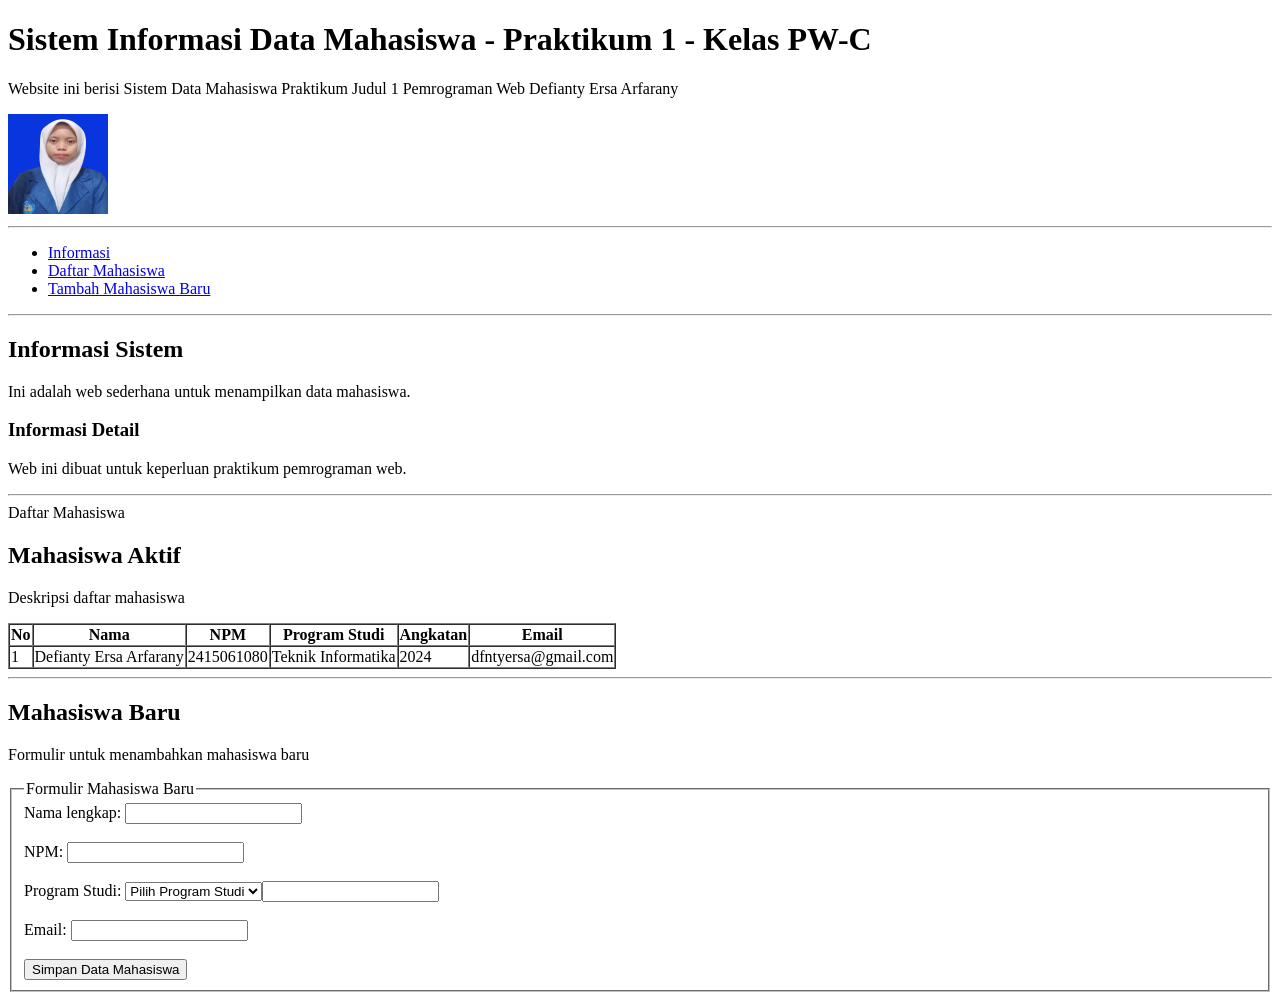
==== index.html @ ded7cbbb "feat: inisialisasi struktur dokumen dan formulir html5 sima" ====
<!DOCTYPE html>
<html lang="en">
    <head>
        <meta charset="UTF-8">
        <meta name="viewport" content="width=device-width, initial-scale=1.0">
        <title>Document</title>
    </head>
    <body>

<header>
    <h1>Sistem Informasi Data Mahasiswa - Praktikum 1 - Kelas PW-C</h1>
    <p>Website ini berisi Sistem Data Mahasiswa Praktikum Judul 1 Pemrograman Web Defianty Ersa Arfarany</p>
    <img src="foto_ersa.jpeg" alt="Logo" width="100" height="100">
    <hr>
    <nav>
        <ul>
            <li><a href="Informasi-Aplikasi">Informasi</a></li>
            <li><a href="Daftar-Mahasiswa">Daftar Mahasiswa</a></li>
            <li><a href="Tambah-Mahasiswa-Baru">Tambah Mahasiswa Baru</a></li>
        </ul>
    </nav>
</header>

<hr>
<main>
    <section id="Informasi Aplikasi">
        <h2>Informasi Sistem</h2>
        <p>Ini adalah web sederhana untuk menampilkan data mahasiswa.</p>
        <article>
            <h3>Informasi Detail</h3>
            <p>Web ini dibuat untuk keperluan praktikum pemrograman web.</p>
        </article>
    </section>
</main>
</hr>

<section id="Daftar-Mahasiswa">
    <hr>Daftar Mahasiswa</hr>
    <h2>Mahasiswa Aktif</h2>
    <p>Deskripsi daftar mahasiswa</p>
    <table border="1", cellpadding=""8", cellspacing="0">
        <thead>
            <tr>
                <th>No</th>
                <th>Nama</th>
                <th>NPM</th>
                <th>Program Studi</th>
                <th>Angkatan</th>
                <th>Email</th>
            </tr>
        </thead>
        <tbody>
            <tr>
                <td>1</td>
                <td>Defianty Ersa Arfarany</td>
                <td>2415061080</td>
                <td>Teknik Informatika</td>
                <td>2024</td>
                <td>dfntyersa@gmail.com</td>
            </tr>
        </tbody>
    </table>

    <section>
        <hr>
        <section id="form-tambah"> </section>
    
        <h2>Mahasiswa Baru</h2>
        <p>Formulir untuk menambahkan mahasiswa baru</p>

        <form action="#" method="post">
            <fieldset>
                <legend>Formulir Mahasiswa Baru</legend>
                <label for="nama">Nama lengkap:</label>
                <input type="text" id="nama" name="nama" required><br><br>

                <label for="npm">NPM:</label>
                <input type="text" id="npm" name="npm" required><br><br>

                <label for="prodi">Program Studi:</label>
                <select id="prodi" name="prodi" required>
                    <option value="">Pilih Program Studi</option>
                    <option value="Teknik Informatika">Teknik Informatika</option>
                   
                <label for="angkatan">Tahun Angkatan:</label>
                <input type="number" id="angkatan" name="angkatan" required><br><br>

                <label for="email">Email:</label>
                <input type="email" id="email" name="email" required><br><br>

                <input type="submit" value="Simpan Data Mahasiswa">
            </fieldset>
        </form>
    </section>

</main>
</body>
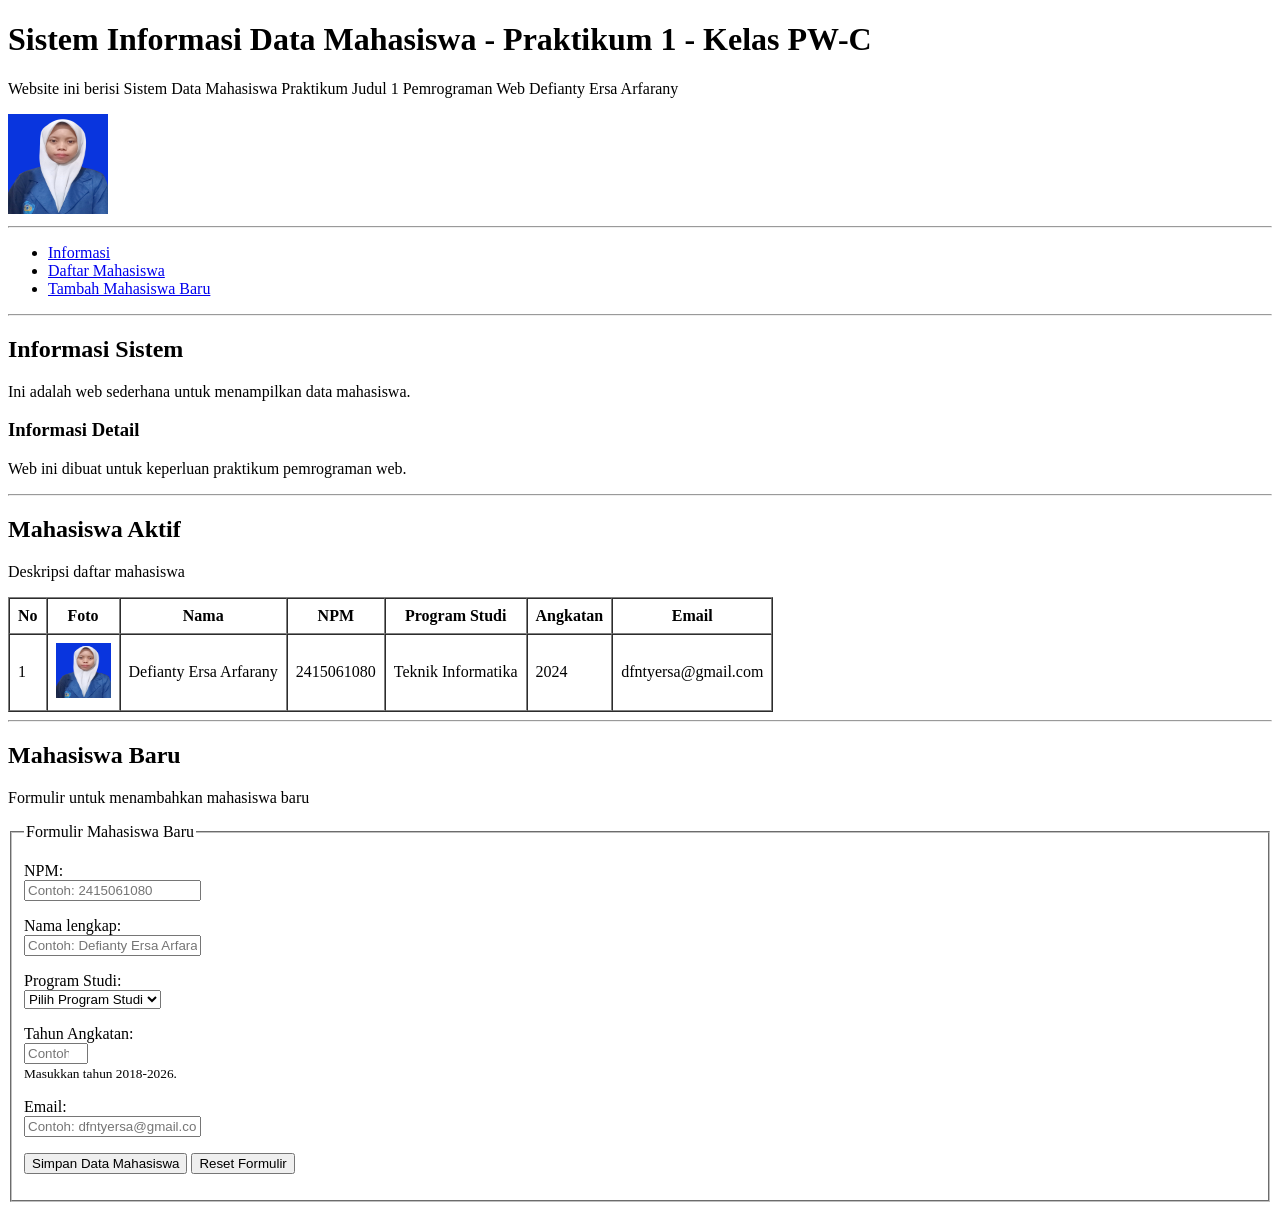
==== commit a65377e5: "feat: implementasi tata letak responsive flexbox dan css grid judul 2" ====
--- a/index.html
+++ b/index.html
@@ -1,11 +1,13 @@
 <!DOCTYPE html>
-<html lang="en">
-    <head>
-        <meta charset="UTF-8">
-        <meta name="viewport" content="width=device-width, initial-scale=1.0">
-        <title>Document</title>
-    </head>
-    <body>
+<html lang="id">
+<head>
+    <meta charset="UTF-8">
+    <meta name="viewport" content="width=device-width, initial-scale=1.0">
+    <title>Sistem Informasi Data Mahasiswa</title>
+
+    <link rel="stylesheet" href="style.css">
+</head>
+<body>
 
 <header>
     <h1>Sistem Informasi Data Mahasiswa - Praktikum 1 - Kelas PW-C</h1>
@@ -14,16 +16,18 @@
     <hr>
     <nav>
         <ul>
-            <li><a href="Informasi-Aplikasi">Informasi</a></li>
-            <li><a href="Daftar-Mahasiswa">Daftar Mahasiswa</a></li>
-            <li><a href="Tambah-Mahasiswa-Baru">Tambah Mahasiswa Baru</a></li>
+            <li><a href="#informasi">Informasi</a></li>
+            <li><a href="#daftar-mahasiswa">Daftar Mahasiswa</a></li>
+            <li><a href="#form-tambah">Tambah Mahasiswa Baru</a></li>
         </ul>
     </nav>
 </header>
 
 <hr>
+
 <main>
-    <section id="Informasi Aplikasi">
+    <!-- Section 1: Informasi Sistem -->
+    <section id="informasi">
         <h2>Informasi Sistem</h2>
         <p>Ini adalah web sederhana untuk menampilkan data mahasiswa.</p>
         <article>
@@ -31,67 +35,89 @@
             <p>Web ini dibuat untuk keperluan praktikum pemrograman web.</p>
         </article>
     </section>
-</main>
-</hr>
 
-<section id="Daftar-Mahasiswa">
-    <hr>Daftar Mahasiswa</hr>
-    <h2>Mahasiswa Aktif</h2>
-    <p>Deskripsi daftar mahasiswa</p>
-    <table border="1", cellpadding=""8", cellspacing="0">
-        <thead>
-            <tr>
-                <th>No</th>
-                <th>Nama</th>
-                <th>NPM</th>
-                <th>Program Studi</th>
-                <th>Angkatan</th>
-                <th>Email</th>
-            </tr>
-        </thead>
-        <tbody>
-            <tr>
-                <td>1</td>
-                <td>Defianty Ersa Arfarany</td>
-                <td>2415061080</td>
-                <td>Teknik Informatika</td>
-                <td>2024</td>
-                <td>dfntyersa@gmail.com</td>
-            </tr>
-        </tbody>
-    </table>
+    <hr>
 
-    <section>
-        <hr>
-        <section id="form-tambah"> </section>
-    
+    <!-- Section 2: Daftar Mahasiswa -->
+    <section id="daftar-mahasiswa">
+        <h2>Mahasiswa Aktif</h2>
+        <p>Deskripsi daftar mahasiswa</p>
+        <div class="table-responsive">
+            <table border="1" cellpadding="8" cellspacing="0">
+                <thead>
+                    <tr>
+                        <th>No</th>
+                        <th>Foto</th>
+                        <th>Nama</th>
+                        <th>NPM</th>
+                        <th>Program Studi</th>
+                        <th>Angkatan</th>
+                        <th>Email</th>
+                    </tr>
+                </thead>
+                <tbody>
+                    <tr>
+                        <td>1</td>
+                        <td><img src="foto_ersa.jpeg" alt="Foto Ersa" width="55" height="55"></td>
+                        <td>Defianty Ersa Arfarany</td>
+                        <td>2415061080</td>
+                        <td>Teknik Informatika</td>
+                        <td>2024</td>
+                        <td>dfntyersa@gmail.com</td>
+                    </tr>
+                </tbody>
+            </table>
+        </div>
+    </section>
+
+    <hr>
+
+    <!-- Section 3: Form Tambah Mahasiswa -->
+    <section id="form-tambah">
         <h2>Mahasiswa Baru</h2>
         <p>Formulir untuk menambahkan mahasiswa baru</p>
 
         <form action="#" method="post">
             <fieldset>
                 <legend>Formulir Mahasiswa Baru</legend>
-                <label for="nama">Nama lengkap:</label>
-                <input type="text" id="nama" name="nama" required><br><br>
 
-                <label for="npm">NPM:</label>
-                <input type="text" id="npm" name="npm" required><br><br>
+                <p>
+                    <label for="npm">NPM:</label><br>
+                    <input type="text" id="npm" name="npm" placeholder="Contoh: 2415061080" required pattern="[0-9]{8,12}" title="NPM harus berupa angka 8-12 digit"><br>
+                </p>
 
-                <label for="prodi">Program Studi:</label>
-                <select id="prodi" name="prodi" required>
-                    <option value="">Pilih Program Studi</option>
-                    <option value="Teknik Informatika">Teknik Informatika</option>
-                   
-                <label for="angkatan">Tahun Angkatan:</label>
-                <input type="number" id="angkatan" name="angkatan" required><br><br>
+                <p>
+                    <label for="nama">Nama lengkap:</label><br>
+                    <input type="text" id="nama" name="nama" placeholder="Contoh: Defianty Ersa Arfarany" required minlength="3" maxlength="100"><br>
+                </p>
 
-                <label for="email">Email:</label>
-                <input type="email" id="email" name="email" required><br><br>
+                <p>
+                    <label for="prodi">Program Studi:</label><br>
+                    <select id="prodi" name="prodi" required>
+                        <option value="">Pilih Program Studi</option>
+                        <option value="Teknik Informatika">Teknik Informatika</option>
+                    </select><br>
+                </p>
 
-                <input type="submit" value="Simpan Data Mahasiswa">
+                <p>
+                    <label for="angkatan">Tahun Angkatan:</label><br>
+                    <input type="number" id="angkatan" name="angkatan" placeholder="Contoh: 2024" required min="2018" max="2026"><br>
+                    <small>Masukkan tahun 2018-2026.</small>
+                </p>
+
+                <p>
+                    <label for="email">Email:</label><br>
+                    <input type="email" id="email" name="email" placeholder="Contoh: dfntyersa@gmail.com" required><br>
+                </p>
+
+                <p>
+                    <button type="submit">Simpan Data Mahasiswa</button>
+                    <button type="reset">Reset Formulir</button>
+                </p>
             </fieldset>
         </form>
     </section>
+</main>
 
-</main>
-</body>+</body>
+</html>
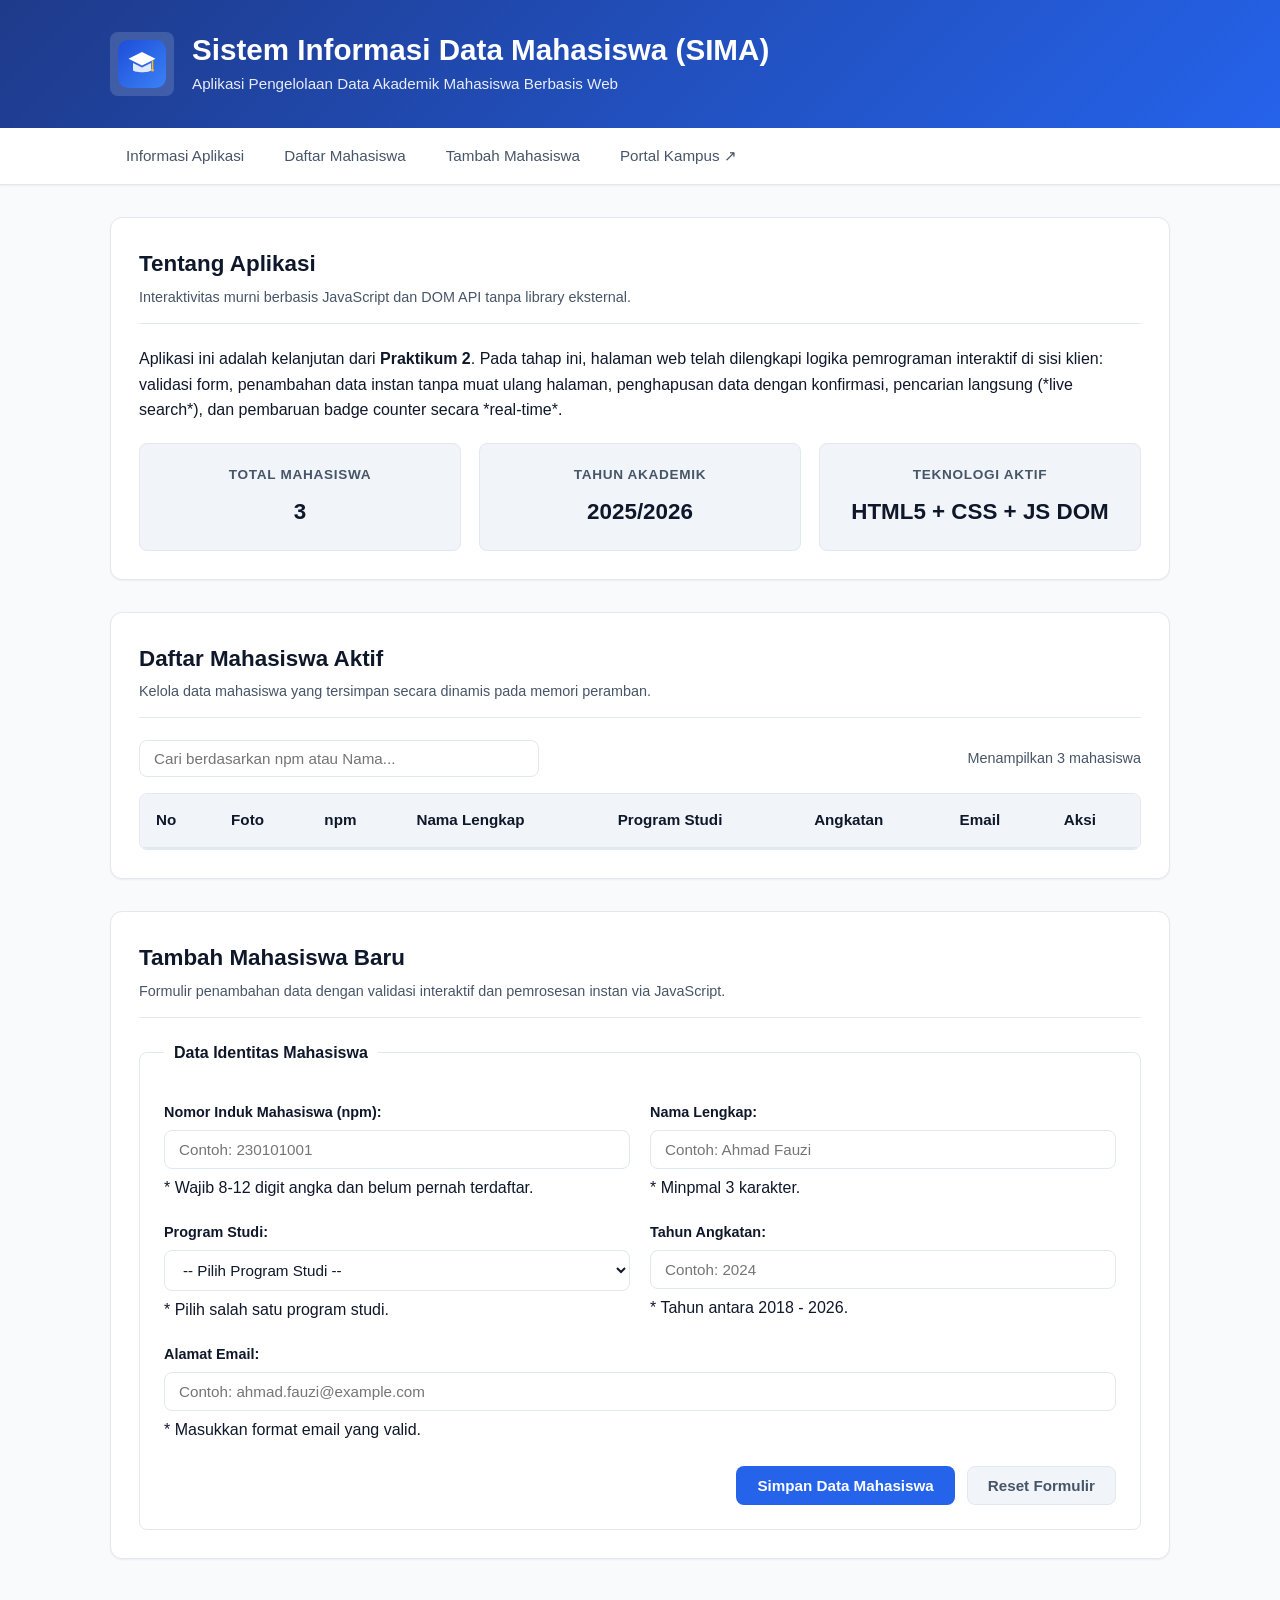
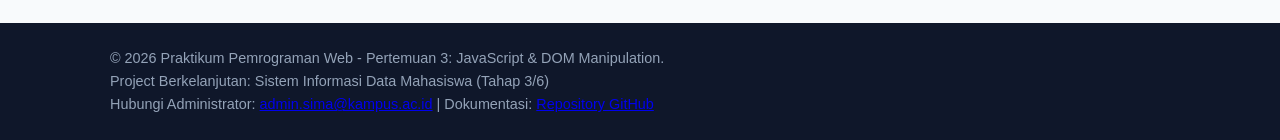
==== commit 549a90b8: "Judul 3" ====
--- a/index.html
+++ b/index.html
@@ -3,121 +3,210 @@
 <head>
     <meta charset="UTF-8">
     <meta name="viewport" content="width=device-width, initial-scale=1.0">
-    <title>Sistem Informasi Data Mahasiswa</title>
-
+    <title>Sistem Informasi Data Mahasiswa - Praktikum 3</title>
     <link rel="stylesheet" href="style.css">
 </head>
 <body>
 
-<header>
-    <h1>Sistem Informasi Data Mahasiswa - Praktikum 1 - Kelas PW-C</h1>
-    <p>Website ini berisi Sistem Data Mahasiswa Praktikum Judul 1 Pemrograman Web Defianty Ersa Arfarany</p>
-    <img src="foto_ersa.jpeg" alt="Logo" width="100" height="100">
-    <hr>
-    <nav>
-        <ul>
-            <li><a href="#informasi">Informasi</a></li>
-            <li><a href="#daftar-mahasiswa">Daftar Mahasiswa</a></li>
-            <li><a href="#form-tambah">Tambah Mahasiswa Baru</a></li>
-        </ul>
+    <!-- 1. Header Aplikasi -->
+    <header class="site-header">
+        <div class="container header-brand">
+            <a href="index.html" class="brand-logo" title="Beranda SIMA">
+                <img src="img/logo-sima.svg" alt="Logo Resmi SIMA Kampus" width="48" height="48">
+            </a>
+            <div>
+                <h1>Sistem Informasi Data Mahasiswa (SIMA)</h1>
+                <p>Aplikasi Pengelolaan Data Akademik Mahasiswa Berbasis Web</p>
+            </div>
+        </div>
+    </header>
+
+    <!-- 2. Navigation Bar Sticky -->
+    <nav class="site-nav">
+        <div class="container">
+            <ul>
+                <li><a href="#informasi">Informasi Aplikasi</a></li>
+                <li><a href="#daftar-mahasiswa">Daftar Mahasiswa</a></li>
+                <li><a href="#form-tambah">Tambah Mahasiswa</a></li>
+                <li><a href="https://kampus.ac.id" target="_blank" rel="noopener noreferrer">Portal Kampus &UpperRightArrow;</a></li>
+            </ul>
+        </div>
     </nav>
-</header>
-
-<hr>
-
-<main>
-    <!-- Section 1: Informasi Sistem -->
-    <section id="informasi">
-        <h2>Informasi Sistem</h2>
-        <p>Ini adalah web sederhana untuk menampilkan data mahasiswa.</p>
-        <article>
-            <h3>Informasi Detail</h3>
-            <p>Web ini dibuat untuk keperluan praktikum pemrograman web.</p>
-        </article>
-    </section>
-
-    <hr>
-
-    <!-- Section 2: Daftar Mahasiswa -->
-    <section id="daftar-mahasiswa">
-        <h2>Mahasiswa Aktif</h2>
-        <p>Deskripsi daftar mahasiswa</p>
-        <div class="table-responsive">
-            <table border="1" cellpadding="8" cellspacing="0">
-                <thead>
-                    <tr>
-                        <th>No</th>
-                        <th>Foto</th>
-                        <th>Nama</th>
-                        <th>NPM</th>
-                        <th>Program Studi</th>
-                        <th>Angkatan</th>
-                        <th>Email</th>
-                    </tr>
-                </thead>
-                <tbody>
-                    <tr>
-                        <td>1</td>
-                        <td><img src="foto_ersa.jpeg" alt="Foto Ersa" width="55" height="55"></td>
-                        <td>Defianty Ersa Arfarany</td>
-                        <td>2415061080</td>
-                        <td>Teknik Informatika</td>
-                        <td>2024</td>
-                        <td>dfntyersa@gmail.com</td>
-                    </tr>
-                </tbody>
-            </table>
-        </div>
-    </section>
-
-    <hr>
-
-    <!-- Section 3: Form Tambah Mahasiswa -->
-    <section id="form-tambah">
-        <h2>Mahasiswa Baru</h2>
-        <p>Formulir untuk menambahkan mahasiswa baru</p>
-
-        <form action="#" method="post">
-            <fieldset>
-                <legend>Formulir Mahasiswa Baru</legend>
-
+
+    <!-- Konten Utama Halaman -->
+    <main>
+        <div class="container">
+
+            <!-- Kotak Notifikasi Alert Dinamis (dikontrol oleh JS) -->
+            <div id="alert-box" class="alert-box" role="alert"></div>
+
+            <!-- 3. Section Informasi Aplikasi -->
+            <section id="informasi" class="content-section">
+                <div class="section-header">
+                    <h2>Tentang Aplikasi</h2>
+                    <p>Interaktivitas murni berbasis JavaScript dan DOM API tanpa library eksternal.</p>
+                </div>
                 <p>
-                    <label for="npm">NPM:</label><br>
-                    <input type="text" id="npm" name="npm" placeholder="Contoh: 2415061080" required pattern="[0-9]{8,12}" title="NPM harus berupa angka 8-12 digit"><br>
+                    Aplikasi ini adalah kelanjutan dari <strong>Praktikum 2</strong>. Pada tahap ini, 
+                    halaman web telah dilengkapi logika pemrograman interaktif di sisi klien: validasi form, 
+                    penambahan data instan tanpa muat ulang halaman, penghapusan data dengan konfirmasi, 
+                    pencarian langsung (*live search*), dan pembaruan badge counter secara *real-time*.
                 </p>
 
-                <p>
-                    <label for="nama">Nama lengkap:</label><br>
-                    <input type="text" id="nama" name="nama" placeholder="Contoh: Defianty Ersa Arfarany" required minlength="3" maxlength="100"><br>
-                </p>
-
-                <p>
-                    <label for="prodi">Program Studi:</label><br>
-                    <select id="prodi" name="prodi" required>
-                        <option value="">Pilih Program Studi</option>
-                        <option value="Teknik Informatika">Teknik Informatika</option>
-                    </select><br>
-                </p>
-
-                <p>
-                    <label for="angkatan">Tahun Angkatan:</label><br>
-                    <input type="number" id="angkatan" name="angkatan" placeholder="Contoh: 2024" required min="2018" max="2026"><br>
-                    <small>Masukkan tahun 2018-2026.</small>
-                </p>
-
-                <p>
-                    <label for="email">Email:</label><br>
-                    <input type="email" id="email" name="email" placeholder="Contoh: dfntyersa@gmail.com" required><br>
-                </p>
-
-                <p>
-                    <button type="submit">Simpan Data Mahasiswa</button>
-                    <button type="reset">Reset Formulir</button>
-                </p>
-            </fieldset>
-        </form>
-    </section>
-</main>
-
+                <div class="info-grid">
+                    <article class="info-card">
+                        <h3>Total Mahasiswa</h3>
+                        <p id="total-mahasiswa-badge" class="counter-highlight">3</p>
+                    </article>
+                    <article class="info-card">
+                        <h3>Tahun Akademik</h3>
+                        <p>2025/2026</p>
+                    </article>
+                    <article class="info-card">
+                        <h3>Teknologi Aktif</h3>
+                        <p>HTML5 + CSS + JS DOM</p>
+                    </article>
+                </div>
+            </section>
+
+            <!-- 4. Section Daftar Mahasiswa, Toolbar Pencarian & 5. Tabel Data -->
+            <section id="daftar-mahasiswa" class="content-section">
+                <div class="section-header">
+                    <h2>Daftar Mahasiswa Aktif</h2>
+                    <p>Kelola data mahasiswa yang tersimpan secara dinamis pada memori peramban.</p>
+                </div>
+
+                <!-- Toolbar Pencarian dan Ringkasan Jumlah -->
+                <div class="table-toolbar">
+                    <div class="search-box">
+                        <input 
+                            type="search" 
+                            id="input-search" 
+                            class="search-input" 
+                            placeholder="Cari berdasarkan npm atau Nama...">
+                    </div>
+                    <div id="total-mahasiswa-info" class="status-summary">
+                        Menampilkan 3 mahasiswa
+                    </div>
+                </div>
+
+                <!-- Tabel Data Responsif -->
+                <div class="table-responsive">
+                    <table class="data-table">
+                        <thead>
+                            <tr>
+                                <th>No</th>
+                                <th>Foto</th>
+                                <th>npm</th>
+                                <th>Nama Lengkap</th>
+                                <th>Program Studi</th>
+                                <th>Angkatan</th>
+                                <th>Email</th>
+                                <th>Aksi</th>
+                            </tr>
+                        </thead>
+                        <tbody id="tabel-body-mahasiswa">
+                            <!-- Baris tabel akan di-generate secara dinamis oleh app.js -->
+                        </tbody>
+                    </table>
+                </div>
+            </section>
+
+            <!-- 6. Section Form Tambah Mahasiswa dengan Validasi JS -->
+            <section id="form-tambah" class="content-section">
+                <div class="section-header">
+                    <h2>Tambah Mahasiswa Baru</h2>
+                    <p>Formulir penambahan data dengan validasi interaktif dan pemrosesan instan via JavaScript.</p>
+                </div>
+
+                <form id="form-tambah-mahasiswa" class="app-form" novalidate>
+                    <fieldset>
+                        <legend>Data Identitas Mahasiswa</legend>
+
+                        <div class="form-grid">
+                            <div class="form-group">
+                                <label for="npm" class="form-label">Nomor Induk Mahasiswa (npm):</label>
+                                <input 
+                                    type="text" 
+                                    id="npm" 
+                                    name="npm" 
+                                    class="form-input" 
+                                    placeholder="Contoh: 230101001">
+                                <span class="form-help">* Wajib 8-12 digit angka dan belum pernah terdaftar.</span>
+                            </div>
+
+                            <div class="form-group">
+                                <label for="nama" class="form-label">Nama Lengkap:</label>
+                                <input 
+                                    type="text" 
+                                    id="nama" 
+                                    name="nama" 
+                                    class="form-input" 
+                                    placeholder="Contoh: Ahmad Fauzi">
+                                <span class="form-help">* Minpmal 3 karakter.</span>
+                            </div>
+
+                            <div class="form-group">
+                                <label for="program_studi" class="form-label">Program Studi:</label>
+                                <select id="program_studi" name="program_studi" class="form-select">
+                                    <option value="">-- Pilih Program Studi --</option>
+                                    <option value="Teknik Informatika">Teknik Informatika</option>
+                                    <option value="Sistem Informasi">Sistem Informasi</option>
+                                    <option value="Teknologi Informasi">Teknologi Informasi</option>
+                                    <option value="Rekayasa Perangkat Lunak">Rekayasa Perangkat Lunak</option>
+                                </select>
+                                <span class="form-help">* Pilih salah satu program studi.</span>
+                            </div>
+
+                            <div class="form-group">
+                                <label for="angkatan" class="form-label">Tahun Angkatan:</label>
+                                <input 
+                                    type="number" 
+                                    id="angkatan" 
+                                    name="angkatan" 
+                                    class="form-input" 
+                                    placeholder="Contoh: 2024">
+                                <span class="form-help">* Tahun antara 2018 - 2026.</span>
+                            </div>
+
+                            <div class="form-group full-width">
+                                <label for="email" class="form-label">Alamat Email:</label>
+                                <input 
+                                    type="email" 
+                                    id="email" 
+                                    name="email" 
+                                    class="form-input" 
+                                    placeholder="Contoh: ahmad.fauzi@example.com">
+                                <span class="form-help">* Masukkan format email yang valid.</span>
+                            </div>
+                        </div>
+
+                        <div class="form-actions">
+                            <button type="submit" class="btn btn-primary">Simpan Data Mahasiswa</button>
+                            <button type="reset" class="btn btn-secondary">Reset Formulir</button>
+                        </div>
+                    </fieldset>
+                </form>
+            </section>
+
+        </div>
+    </main>
+
+    <!-- 7. Footer -->
+    <footer class="site-footer">
+        <div class="container">
+            <p>&copy; 2026 Praktikum Pemrograman Web - Pertemuan 3: JavaScript & DOM Manipulation.</p>
+            <p>Project Berkelanjutan: Sistem Informasi Data Mahasiswa (Tahap 3/6)</p>
+            <p>
+                Hubungi Administrator: <a href="mailto:admin.sima@kampus.ac.id">admin.sima@kampus.ac.id</a> | 
+                Dokumentasi: <a href="https://github.com" target="_blank" rel="noopener noreferrer">Repository GitHub</a>
+            </p>
+        </div>
+    </footer>
+
+    <!-- Tambahkan Script JavaScript Eksternal -->
+    <script src="app.js"></script>
 </body>
-</html>+</html>
+
+
--- a/style.css
+++ b/style.css
@@ -0,0 +1,518 @@
+/* ==========================================================================
+   Praktikum 3: Implementasi Interaktivitas Web Menggunakan JavaScript dan DOM
+   Project: Sistem Informasi Data Mahasiswa (SIMA)
+   Mewarisi & Memperluas Praktikum 2 (Native CSS)
+   ========================================================================== */
+
+/* 1. CSS Variables */
+:root {
+    --primary-color: #2563eb;
+    --primary-hover: #1d4ed8;
+    --primary-light: #eff6ff;
+    --secondary-color: #64748b;
+    --secondary-hover: #475569;
+    --success-color: #10b981;
+    --success-light: #ecfdf5;
+    --danger-color: #ef4444;
+    --danger-hover: #dc2626;
+    --danger-light: #fef2f2;
+    --warning-color: #f59e0b;
+    
+    --bg-page: #f8fafc;
+    --bg-surface: #ffffff;
+    --bg-surface-alt: #f1f5f9;
+    
+    --text-primary: #0f172a;
+    --text-secondary: #475569;
+    --text-muted: #94a3b8;
+    --text-inverse: #ffffff;
+    
+    --border-color: #e2e8f0;
+    --border-radius-sm: 4px;
+    --border-radius-md: 8px;
+    --border-radius-lg: 12px;
+    
+    --shadow-sm: 0 1px 2px 0 rgba(0, 0, 0, 0.05);
+    --shadow-md: 0 4px 6px -1px rgba(0, 0, 0, 0.1), 0 2px 4px -2px rgba(0, 0, 0, 0.1);
+    
+    --font-main: -apple-system, BlinkMacSystemFont, "Segoe UI", Roboto, Oxygen, Ubuntu, Cantarell, "Helvetica Neue", sans-serif;
+    --line-height-normal: 1.6;
+}
+
+/* 2. Reset & Base Styles */
+*, *::before, *::after {
+    box-sizing: border-box;
+    margin: 0;
+    padding: 0;
+}
+
+html {
+    scroll-behavior: smooth;
+}
+
+body {
+    font-family: var(--font-main);
+    line-height: var(--line-height-normal);
+    color: var(--text-primary);
+    background-color: var(--bg-page);
+    min-height: 100vh;
+    display: flex;
+    flex-direction: column;
+}
+
+.container {
+    width: 100%;
+    max-width: 1100px;
+    margin-left: auto;
+    margin-right: auto;
+    padding-left: 20px;
+    padding-right: 20px;
+}
+
+/* 3. Header */
+.site-header {
+    background: linear-gradient(135deg, #1e3a8a 0%, #2563eb 100%);
+    color: var(--text-inverse);
+    padding: 32px 0;
+    box-shadow: var(--shadow-md);
+}
+
+.header-brand {
+    display: flex;
+    align-items: center;
+    gap: 18px;
+}
+
+.brand-logo {
+    display: flex;
+    align-items: center;
+    justify-content: center;
+    background-color: rgba(255, 255, 255, 0.15);
+    padding: 8px;
+    border-radius: var(--border-radius-md);
+    transition: transform 0.2s ease, background-color 0.2s ease;
+}
+
+.brand-logo:hover {
+    transform: scale(1.05);
+    background-color: rgba(255, 255, 255, 0.25);
+}
+
+.header-brand h1 {
+    font-size: 1.85rem;
+    font-weight: 700;
+    line-height: 1.2;
+    margin-bottom: 4px;
+}
+
+.header-brand p {
+    font-size: 0.95rem;
+    opacity: 0.9;
+}
+
+/* 4. Navigation Bar */
+.site-nav {
+    background-color: var(--bg-surface);
+    border-bottom: 1px solid var(--border-color);
+    position: sticky;
+    top: 0;
+    z-index: 100;
+    box-shadow: var(--shadow-sm);
+}
+
+.site-nav ul {
+    list-style: none;
+    display: flex;
+    gap: 8px;
+    overflow-x: auto;
+    padding: 6px 0;
+}
+
+.site-nav a {
+    display: block;
+    padding: 10px 16px;
+    color: var(--text-secondary);
+    text-decoration: none;
+    font-weight: 500;
+    font-size: 0.95rem;
+    border-radius: var(--border-radius-sm);
+    transition: all 0.2s ease;
+    white-space: nowrap;
+}
+
+.site-nav a:hover {
+    color: var(--primary-color);
+    background-color: var(--primary-light);
+}
+
+/* 5. Main Content & Sections */
+main {
+    flex: 1;
+    padding: 32px 0;
+}
+
+.content-section {
+    background-color: var(--bg-surface);
+    border: 1px solid var(--border-color);
+    border-radius: var(--border-radius-lg);
+    padding: 28px;
+    margin-bottom: 32px;
+    box-shadow: var(--shadow-sm);
+}
+
+.section-header {
+    border-bottom: 1px solid var(--border-color);
+    padding-bottom: 14px;
+    margin-bottom: 22px;
+}
+
+.section-header h2 {
+    font-size: 1.4rem;
+    color: var(--text-primary);
+    font-weight: 700;
+}
+
+.section-header p {
+    font-size: 0.9rem;
+    color: var(--text-secondary);
+    margin-top: 4px;
+}
+
+/* Info Grid */
+.info-grid {
+    display: grid;
+    grid-template-columns: repeat(auto-fit, minmax(220px, 1fr));
+    gap: 18px;
+    margin-top: 20px;
+}
+
+.info-card {
+    background-color: var(--bg-surface-alt);
+    border: 1px solid var(--border-color);
+    border-radius: var(--border-radius-md);
+    padding: 20px;
+    text-align: center;
+}
+
+.info-card h3 {
+    font-size: 0.85rem;
+    text-transform: uppercase;
+    letter-spacing: 0.05em;
+    color: var(--text-secondary);
+    margin-bottom: 8px;
+}
+
+.info-card p {
+    font-size: 1.4rem;
+    font-weight: 700;
+    color: var(--text-primary);
+}
+
+.counter-highlight {
+    color: var(--primary-color);
+}
+
+/* 6. Alert Notification Box (Dinamis dari JS) */
+.alert-box {
+    padding: 14px 18px;
+    border-radius: var(--border-radius-md);
+    margin-bottom: 20px;
+    font-size: 0.95rem;
+    font-weight: 500;
+    display: none;
+    animation: fadeIn 0.3s ease;
+}
+
+.alert-box.show {
+    display: block;
+}
+
+.alert-success {
+    background-color: var(--success-light);
+    color: #065f46;
+    border: 1px solid #a7f3d0;
+}
+
+.alert-danger {
+    background-color: var(--danger-light);
+    color: #991b1b;
+    border: 1px solid #fecaca;
+}
+
+.alert-info {
+    background-color: var(--primary-light);
+    color: #1e40af;
+    border: 1px solid #bfdbfe;
+}
+
+@keyframes fadeIn {
+    from { opacity: 0; transform: translateY(-6px); }
+    to { opacity: 1; transform: translateY(0); }
+}
+
+/* 7. Search Bar Container */
+.table-toolbar {
+    display: flex;
+    justify-content: space-between;
+    align-items: center;
+    flex-wrap: wrap;
+    gap: 12px;
+    margin-bottom: 16px;
+}
+
+.search-box {
+    position: relative;
+    flex: 1;
+    max-width: 400px;
+}
+
+.search-input {
+    width: 100%;
+    padding: 9px 14px;
+    font-size: 0.95rem;
+    border: 1.5px solid var(--border-color);
+    border-radius: var(--border-radius-md);
+    outline: none;
+    transition: all 0.2s;
+}
+
+.search-input:focus {
+    border-color: var(--primary-color);
+    box-shadow: 0 0 0 3px rgba(37, 99, 235, 0.15);
+}
+
+.status-summary {
+    font-size: 0.9rem;
+    color: var(--text-secondary);
+    font-weight: 500;
+}
+
+/* 8. Data Table */
+.table-responsive {
+    width: 100%;
+    overflow-x: auto;
+    border-radius: var(--border-radius-md);
+    border: 1px solid var(--border-color);
+}
+
+.data-table {
+    width: 100%;
+    border-collapse: collapse;
+    font-size: 0.95rem;
+    text-align: left;
+}
+
+.data-table thead {
+    background-color: var(--bg-surface-alt);
+    border-bottom: 2px solid var(--border-color);
+}
+
+.data-table th {
+    padding: 14px 16px;
+    font-weight: 600;
+    color: var(--text-primary);
+    white-space: nowrap;
+}
+
+.data-table td {
+    padding: 14px 16px;
+    border-bottom: 1px solid var(--border-color);
+    color: var(--text-secondary);
+    vertical-align: middle;
+}
+
+.data-table tbody tr:hover {
+    background-color: #f8fafc;
+}
+
+.avatar-img {
+    width: 36px;
+    height: 36px;
+    border-radius: 50%;
+    object-fit: cover;
+    display: block;
+}
+
+.badge {
+    display: inline-block;
+    padding: 4px 10px;
+    font-size: 0.8rem;
+    font-weight: 600;
+    border-radius: 9999px;
+    background-color: var(--primary-light);
+    color: var(--primary-color);
+}
+
+.link-email {
+    color: var(--primary-color);
+    text-decoration: none;
+}
+
+.link-email:hover {
+    text-decoration: underline;
+}
+
+.empty-row {
+    text-align: center;
+    padding: 32px !important;
+    color: var(--text-muted);
+    font-style: italic;
+}
+
+/* 9. Form Styles */
+.app-form fieldset {
+    border: 1px solid var(--border-color);
+    border-radius: var(--border-radius-md);
+    padding: 24px;
+}
+
+.app-form legend {
+    font-size: 1rem;
+    font-weight: 600;
+    color: var(--text-primary);
+    padding: 0 10px;
+}
+
+.form-grid {
+    display: grid;
+    grid-template-columns: repeat(2, 1fr);
+    gap: 20px;
+    margin-top: 12px;
+}
+
+.form-group {
+    display: flex;
+    flex-direction: column;
+    gap: 6px;
+}
+
+.form-group.full-width {
+    grid-column: 1 / -1;
+}
+
+.form-group label {
+    font-size: 0.9rem;
+    font-weight: 600;
+    color: var(--text-primary);
+}
+
+.required {
+    color: var(--danger-color);
+}
+
+.form-group input,
+.form-group select {
+    padding: 10px 14px;
+    font-size: 0.95rem;
+    border: 1px solid var(--border-color);
+    border-radius: var(--border-radius-md);
+    background-color: var(--bg-surface);
+    color: var(--text-primary);
+    outline: none;
+    transition: all 0.2s ease;
+}
+
+.form-group input:focus,
+.form-group select:focus {
+    border-color: var(--primary-color);
+    box-shadow: 0 0 0 3px rgba(37, 99, 235, 0.15);
+}
+
+.form-actions {
+    display: flex;
+    justify-content: flex-end;
+    gap: 12px;
+    margin-top: 24px;
+}
+
+/* 10. Buttons */
+.btn {
+    display: inline-flex;
+    align-items: center;
+    justify-content: center;
+    padding: 10px 20px;
+    font-size: 0.95rem;
+    font-weight: 600;
+    border-radius: var(--border-radius-md);
+    border: 1px solid transparent;
+    cursor: pointer;
+    transition: all 0.2s ease;
+    text-decoration: none;
+}
+
+.btn-primary {
+    background-color: var(--primary-color);
+    color: var(--text-inverse);
+}
+
+.btn-primary:hover {
+    background-color: var(--primary-hover);
+}
+
+.btn-secondary {
+    background-color: var(--bg-surface-alt);
+    color: var(--text-secondary);
+    border-color: var(--border-color);
+}
+
+.btn-secondary:hover {
+    background-color: #e2e8f0;
+    color: var(--text-primary);
+}
+
+.btn-danger {
+    background-color: var(--danger-color);
+    color: var(--text-inverse);
+}
+
+.btn-danger:hover {
+    background-color: var(--danger-hover);
+}
+
+.btn-sm {
+    padding: 6px 12px;
+    font-size: 0.85rem;
+}
+
+/* 11. Footer */
+.site-footer {
+    background-color: #0f172a;
+    color: #94a3b8;
+    padding: 24px 0;
+    font-size: 0.9rem;
+    margin-top: auto;
+}
+
+.footer-content {
+    display: flex;
+    justify-content: space-between;
+    align-items: center;
+    flex-wrap: wrap;
+    gap: 12px;
+}
+
+/* 12. Media Queries */
+@media (max-width: 768px) {
+    .form-grid {
+        grid-template-columns: 1fr;
+    }
+    
+    .header-brand {
+        flex-direction: column;
+        text-align: center;
+    }
+    
+    .table-toolbar {
+        flex-direction: column;
+        align-items: stretch;
+    }
+    
+    .search-box {
+        max-width: 100%;
+    }
+    
+    .footer-content {
+        flex-direction: column;
+        text-align: center;
+    }
+}
